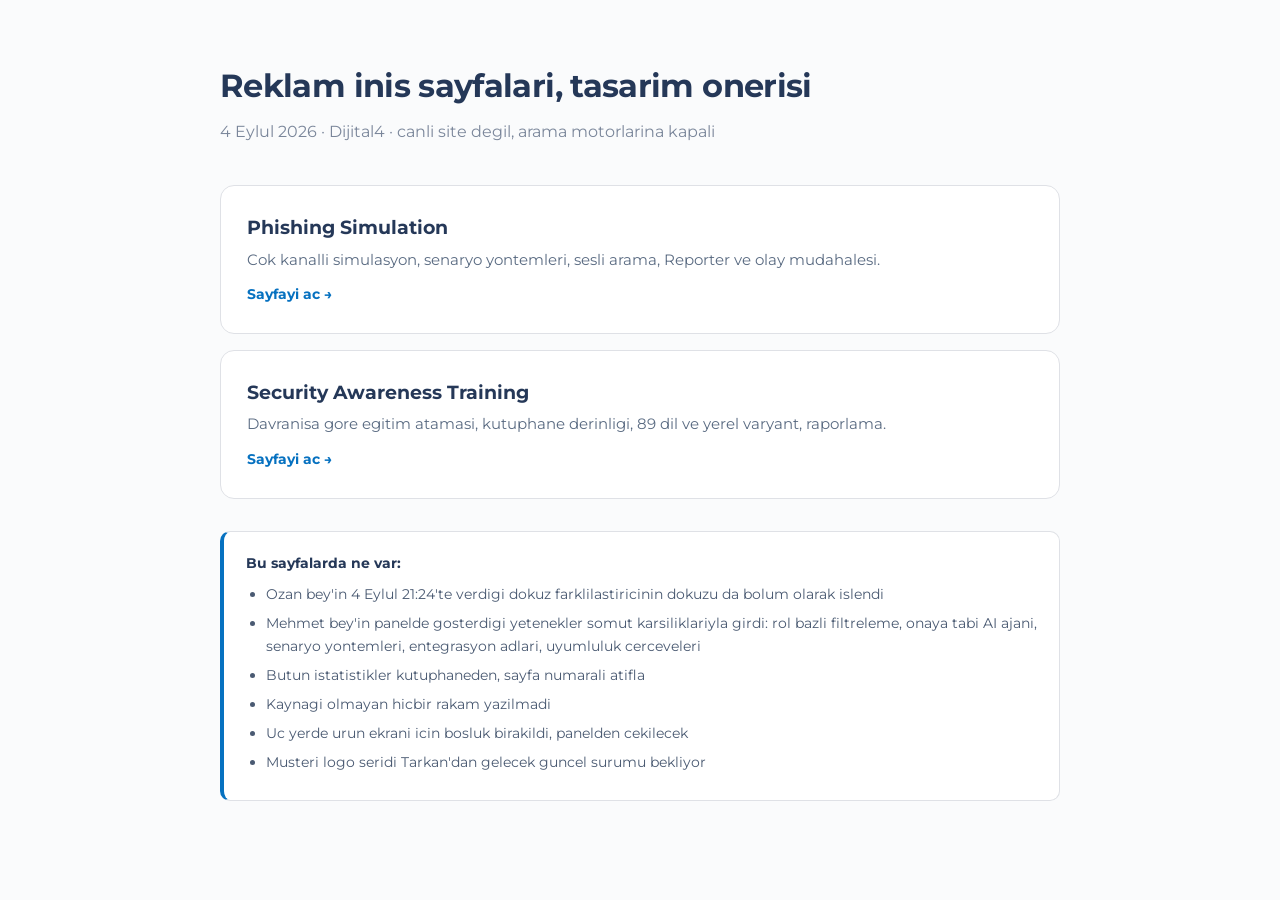
==== index.html @ 1ceaad26 "Keepnet reklam inis sayfalari, tasarim onerisi" ====
<!DOCTYPE html>
<html lang="tr">
<head>
<meta charset="utf-8">
<meta name="viewport" content="width=device-width, initial-scale=1">
<meta name="robots" content="noindex, nofollow">
<title>Keepnet reklam inis sayfalari - tasarim onerisi</title>
<link href="https://fonts.googleapis.com/css2?family=Montserrat:wght@400;600;700;800&display=swap" rel="stylesheet">
<style>
body{margin:0;font-family:Montserrat,system-ui,sans-serif;background:#fafbfc;color:#2a384c;line-height:1.6}
.wrap{max-width:840px;margin:0 auto;padding:60px 24px}
h1{color:#253858;font-size:2rem;letter-spacing:-.02em;margin:0 0 8px}
.sub{color:#7a869a;margin:0 0 40px}
.row{display:block;background:#fff;border:1px solid #dfe1e6;border-radius:14px;padding:26px;margin-bottom:16px;text-decoration:none;transition:.16s}
.row:hover{box-shadow:0 8px 30px rgba(37,56,88,.10);border-color:#c1dff1;transform:translateY(-2px)}
.row h2{color:#253858;font-size:1.2rem;margin:0 0 6px}
.row p{color:#5a6b82;font-size:.92rem;margin:0}
.row span{display:inline-block;margin-top:12px;color:#0671c0;font-weight:700;font-size:.85rem}
.note{background:#fff;border:1px solid #dfe1e6;border-left:4px solid #0671c0;border-radius:10px;padding:20px 22px;font-size:.9rem;color:#4a5a72;margin-top:32px}
.note b{color:#253858}
ul{margin:8px 0 0;padding-left:20px}
li{margin-bottom:6px}
</style>
</head>
<body>
<div class="wrap">
  <h1>Reklam inis sayfalari, tasarim onerisi</h1>
  <p class="sub">4 Eylul 2026 &middot; Dijital4 &middot; canli site degil, arama motorlarina kapali</p>

  <a class="row" href="phishing-simulation.html">
    <h2>Phishing Simulation</h2>
    <p>Cok kanalli simulasyon, senaryo yontemleri, sesli arama, Reporter ve olay mudahalesi.</p>
    <span>Sayfayi ac &rarr;</span>
  </a>

  <a class="row" href="security-awareness-training.html">
    <h2>Security Awareness Training</h2>
    <p>Davranisa gore egitim atamasi, kutuphane derinligi, 89 dil ve yerel varyant, raporlama.</p>
    <span>Sayfayi ac &rarr;</span>
  </a>

  <div class="note">
    <b>Bu sayfalarda ne var:</b>
    <ul>
      <li>Ozan bey'in 4 Eylul 21:24'te verdigi dokuz farklilastiricinin dokuzu da bolum olarak islendi</li>
      <li>Mehmet bey'in panelde gosterdigi yetenekler somut karsiliklariyla girdi: rol bazli filtreleme, onaya tabi AI ajani, senaryo yontemleri, entegrasyon adlari, uyumluluk cerceveleri</li>
      <li>Butun istatistikler kutuphaneden, sayfa numarali atifla</li>
      <li>Kaynagi olmayan hicbir rakam yazilmadi</li>
      <li>Uc yerde urun ekrani icin bosluk birakildi, panelden cekilecek</li>
      <li>Musteri logo seridi Tarkan'dan gelecek guncel surumu bekliyor</li>
    </ul>
  </div>
</div>
</body>
</html>
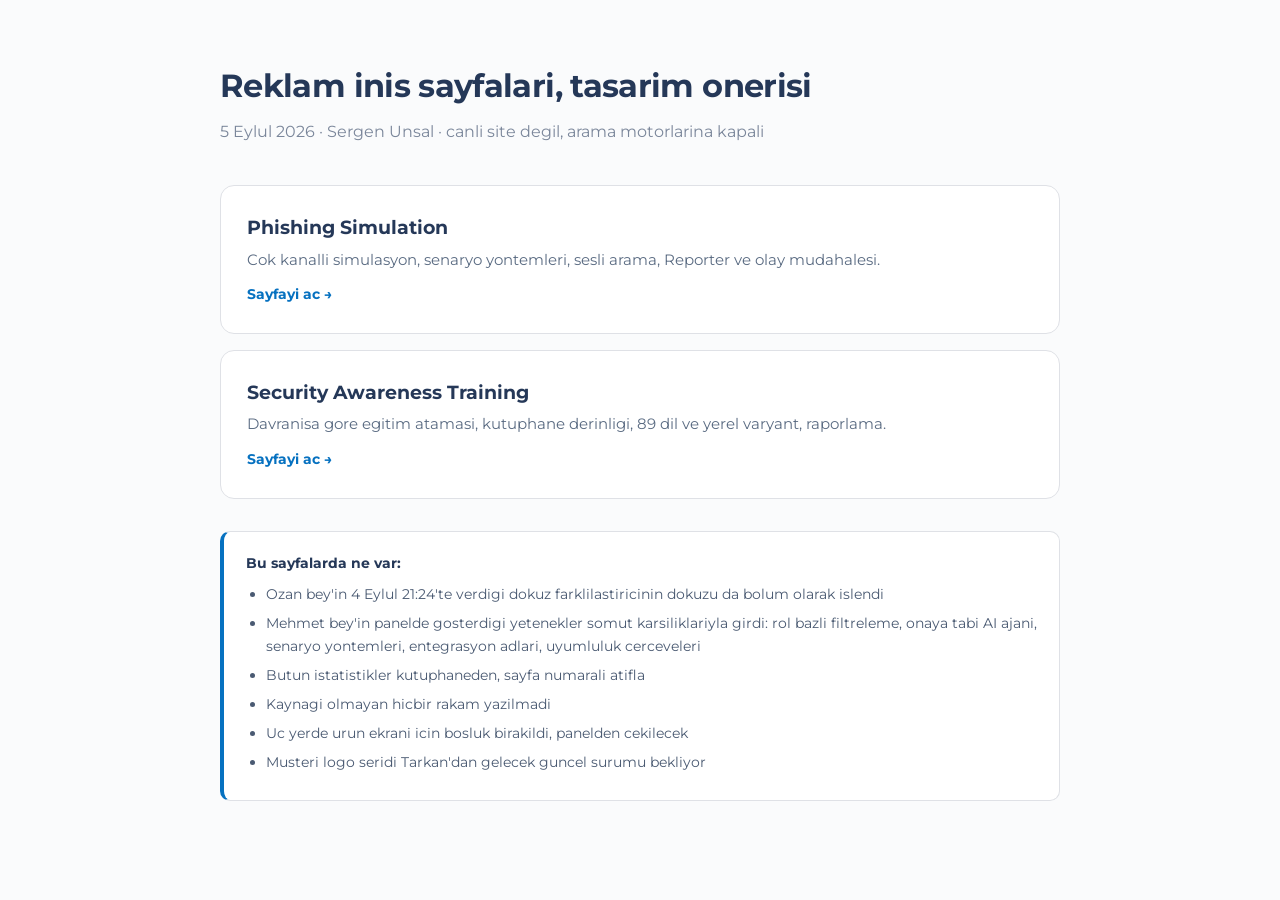
==== commit b1b045fc: "Ajans adi kaldirildi, imza Sergen Unsal, tarih guncellendi" ====
--- a/index.html
+++ b/index.html
@@ -25,7 +25,7 @@
 <body>
 <div class="wrap">
   <h1>Reklam inis sayfalari, tasarim onerisi</h1>
-  <p class="sub">4 Eylul 2026 &middot; Dijital4 &middot; canli site degil, arama motorlarina kapali</p>
+  <p class="sub">5 Eylul 2026 &middot; Sergen Unsal &middot; canli site degil, arama motorlarina kapali</p>
 
   <a class="row" href="phishing-simulation.html">
     <h2>Phishing Simulation</h2>
